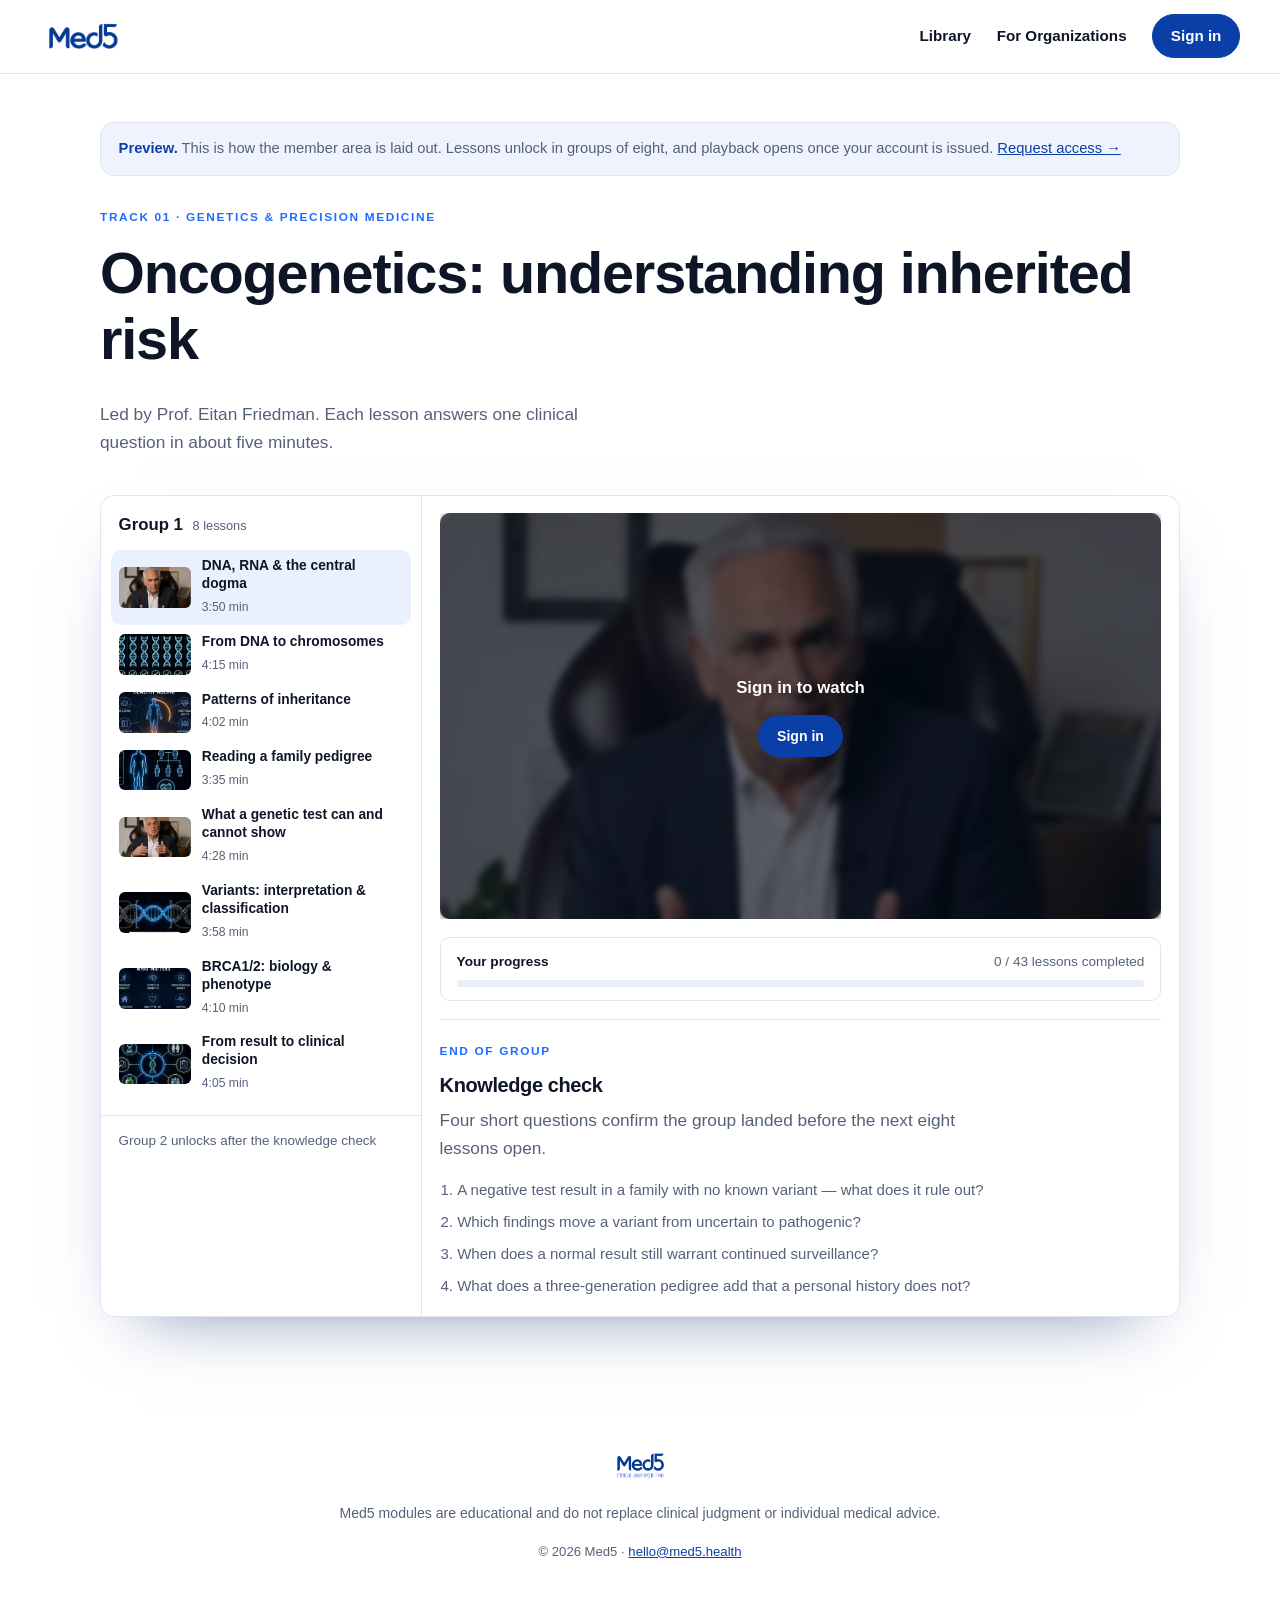
==== course/index.html @ 25193ef7 "Add sign-in and course-preview pages, move play badges off-face Adds /login/ (inactive, honest about" ====
<!DOCTYPE html>
<html lang="en">
<head>
<meta charset="utf-8">
<meta name="viewport" content="width=device-width, initial-scale=1">
<title>Oncogenetics — Med5 course</title>
<meta name="description" content="The Med5 course experience: lessons released in groups of eight, with knowledge checks.">
<meta name="robots" content="noindex">
<link rel="icon" href="/assets/logo.png">
<link rel="stylesheet" href="/styles.css?v=6">
</head>
<body>

<header class="nav">
  <a class="nav__brand" href="/"><img src="/assets/logo-mark.png" alt="Med5 — Clinical Learning in Five"></a>
  <nav class="nav__links">
    <a href="/#library">Library</a>
    <a href="/#for-organizations">For Organizations</a>
    <a href="/login/" class="btn btn--sm">Sign in</a>
  </nav>
</header>

<main class="coursepage">
  <p class="preview-note">
    <strong>Preview.</strong> This is how the member area is laid out. Lessons unlock in groups of eight,
    and playback opens once your account is issued. <a href="/#contact">Request access →</a>
  </p>

  <div class="section-head">
    <p class="eyebrow">Track 01 · Genetics &amp; precision medicine</p>
    <h1>Oncogenetics: understanding inherited risk</h1>
    <p class="lede">Led by Prof. Eitan Friedman. Each lesson answers one clinical question in about five minutes.</p>
  </div>

  <div class="app">
    <aside class="app__list">
      <header><strong>Group 1</strong><span>8 lessons</span></header>
      <ol>
        <li class="is-active"><img src="/assets/course/p1.jpg" alt=""><span><b>DNA, RNA &amp; the central dogma</b><em>3:50 min</em></span></li>
        <li><img src="/assets/course/b1.jpg" alt=""><span><b>From DNA to chromosomes</b><em>4:15 min</em></span></li>
        <li><img src="/assets/course/p2.jpg" alt=""><span><b>Patterns of inheritance</b><em>4:02 min</em></span></li>
        <li><img src="/assets/course/b2.jpg" alt=""><span><b>Reading a family pedigree</b><em>3:35 min</em></span></li>
        <li><img src="/assets/course/p3.jpg" alt=""><span><b>What a genetic test can and cannot show</b><em>4:28 min</em></span></li>
        <li><img src="/assets/course/b3.jpg" alt=""><span><b>Variants: interpretation &amp; classification</b><em>3:58 min</em></span></li>
        <li><img src="/assets/course/p4.jpg" alt=""><span><b>BRCA1/2: biology &amp; phenotype</b><em>4:10 min</em></span></li>
        <li><img src="/assets/course/b4.jpg" alt=""><span><b>From result to clinical decision</b><em>4:05 min</em></span></li>
      </ol>
      <p class="app__locked">Group 2 unlocks after the knowledge check</p>
    </aside>

    <div class="app__main">
      <figure class="player">
        <img src="/assets/course/p1.jpg" alt="Prof. Eitan Friedman presenting a lesson">
        <span class="player__gate">
          <b>Sign in to watch</b>
          <a class="btn btn--sm" href="/login/">Sign in</a>
        </span>
      </figure>

      <div class="progress">
        <p><b>Your progress</b><span>0 / 43 lessons completed</span></p>
        <div class="bar"><i style="width:0%"></i></div>
      </div>

      <section class="check">
        <p class="eyebrow">End of group</p>
        <h2>Knowledge check</h2>
        <p class="lede">Four short questions confirm the group landed before the next eight lessons open.</p>
        <ol class="check__q">
          <li>A negative test result in a family with no known variant — what does it rule out?</li>
          <li>Which findings move a variant from uncertain to pathogenic?</li>
          <li>When does a normal result still warrant continued surveillance?</li>
          <li>What does a three-generation pedigree add that a personal history does not?</li>
        </ol>
      </section>
    </div>
  </div>
</main>

<footer class="footer">
  <img src="/assets/logo.png" alt="Med5">
  <p>Med5 modules are educational and do not replace clinical judgment or individual medical advice.</p>
  <p class="footer__meta">© <span id="year"></span> Med5 · <a href="mailto:hello@med5.health">hello@med5.health</a></p>
</footer>

<script src="/main.js?v=6"></script>
</body>
</html>
---- styles.css ----
:root {
  --navy: #0b3fa8;
  --navy-deep: #072a70;
  --blue: #1f6bff;
  --ink: #0d1526;
  --muted: #55617a;
  --line: #dfe5f2;
  --bg: #ffffff;
  --bg-soft: #f4f7fd;
  --dark: #05101f;
  --radius: 14px;
  --wrap: 1160px;
  --font: "Inter", -apple-system, BlinkMacSystemFont, "Segoe UI", Helvetica, Arial, sans-serif;
}

* { box-sizing: border-box; }
html { scroll-behavior: smooth; }
body {
  margin: 0;
  font-family: var(--font);
  color: var(--ink);
  background: var(--bg);
  line-height: 1.6;
  -webkit-font-smoothing: antialiased;
}
body.is-locked { overflow: hidden; }
img, video { max-width: 100%; display: block; }
h1, h2, h3 { line-height: 1.15; letter-spacing: -0.02em; margin: 0 0 .5em; }
h1 { font-size: clamp(2.2rem, 5vw, 3.6rem); font-weight: 800; }
h2 { font-size: clamp(1.7rem, 3.4vw, 2.5rem); font-weight: 800; }
h3 { font-size: 1.08rem; font-weight: 700; }
p  { margin: 0 0 1rem; }
a  { color: var(--navy); }

.eyebrow {
  text-transform: uppercase;
  letter-spacing: .14em;
  font-size: .74rem;
  font-weight: 700;
  color: var(--blue);
  margin-bottom: .8rem;
}
.lede { color: var(--muted); font-size: 1.08rem; max-width: 56ch; }
.sr-only {
  position: absolute; width: 1px; height: 1px; overflow: hidden;
  clip: rect(0 0 0 0); white-space: nowrap;
}
.hp { position: absolute; left: -9999px; }

/* Buttons */
.btn {
  display: inline-block;
  background: var(--navy);
  color: #fff;
  border: 1px solid var(--navy);
  padding: .8rem 1.5rem;
  border-radius: 999px;
  font-weight: 650;
  font-size: .95rem;
  text-decoration: none;
  cursor: pointer;
  transition: background .18s ease, transform .18s ease;
}
.btn:hover { background: var(--navy-deep); transform: translateY(-1px); }
.btn--ghost { background: transparent; color: var(--navy); border-color: var(--line); }
.btn--ghost:hover { background: var(--bg-soft); }
.btn--sm { padding: .55rem 1.1rem; font-size: .88rem; }

/* Nav */
.nav {
  position: sticky; top: 0; z-index: 20;
  display: flex; align-items: center; justify-content: space-between;
  gap: 1rem;
  padding: .9rem clamp(1rem, 4vw, 2.5rem);
  background: rgba(255,255,255,.88);
  backdrop-filter: blur(10px);
  border-bottom: 1px solid var(--line);
}
.nav__brand img { height: 26px; width: auto; display: block; }
.nav__links { display: flex; align-items: center; gap: clamp(.8rem, 2vw, 1.8rem); }
.nav__links a { text-decoration: none; font-weight: 600; font-size: .95rem; color: var(--ink); }
.nav__links a:hover { color: var(--navy); }
.nav__links .btn { color: #fff; }

/* Hero */
.hero {
  position: relative;
  max-width: var(--wrap);
  margin: 0 auto;
  background:
    radial-gradient(70% 80% at 78% 40%, rgba(31,107,255,.10), transparent 70%),
    radial-gradient(50% 60% at 10% 10%, rgba(31,107,255,.05), transparent 70%);
  padding: clamp(3rem, 8vw, 6rem) clamp(1rem, 4vw, 2.5rem);
  display: grid;
  grid-template-columns: 1.05fr .95fr;
  gap: clamp(2rem, 5vw, 4rem);
  align-items: stretch;
}
.hero__copy { align-self: center; }
.hero h1 span { color: var(--navy); }
.hero__cta { display: flex; flex-wrap: wrap; gap: .8rem; margin: 1.8rem 0 0; }
.btn svg { width: 18px; height: 18px; vertical-align: -4px; margin-right: .55rem; fill: currentColor; }
.btn--ghost svg { fill: var(--navy); }

.hero__stats {
  grid-column: 1 / -1;
  display: flex; flex-wrap: wrap;
  list-style: none; margin: clamp(1rem, 3vw, 2rem) 0 0; padding: .9rem 1.2rem;
  background: #fff;
  border: 1px solid var(--line);
  border-radius: var(--radius);
  box-shadow: 0 18px 44px -34px rgba(7,42,112,.55);
}
.hero__stats li {
  display: flex; align-items: center; gap: .85rem;
  flex: 1 1 190px; padding: .35rem 1.2rem;
  border-left: 1px solid var(--line);
}
.hero__stats li:first-child { border-left: 0; }
.hero__stats strong { display: block; font-size: 1.1rem; font-weight: 800; color: var(--ink); letter-spacing: -.02em; line-height: 1.3; }
.hero__stats em { font-style: normal; font-size: .85rem; color: var(--muted); }
.chip {
  flex: 0 0 auto;
  width: 42px; height: 42px; border-radius: 50%;
  background: #eaf0fd;
  display: grid; place-items: center;
}
.chip svg { width: 21px; height: 21px; fill: none; stroke: var(--navy); stroke-width: 1.7; stroke-linecap: round; stroke-linejoin: round; }

/* Floating hexagon icons over the hero image */
.hexes { list-style: none; margin: 0; padding: 0; }
.hexes li {
  position: absolute;
  width: 74px; height: 82px;
  display: grid; place-items: center;
  clip-path: polygon(50% 0, 100% 25%, 100% 75%, 50% 100%, 0 75%, 0 25%);
  background: rgba(255,255,255,.62);
  box-shadow: inset 0 0 0 1px rgba(11,63,168,.18);
  backdrop-filter: blur(2px);
}
.hexes svg { width: 30px; height: 30px; fill: none; stroke: var(--navy); stroke-width: 1.4; stroke-linecap: round; stroke-linejoin: round; }
.hexes li:nth-child(1) { top: 12%; left: 26%; }
.hexes li:nth-child(2) { top: 46%; left: 8%; }
.hexes li:nth-child(3) { top: 66%; right: 12%; }
@media (max-width: 820px) { .hexes { display: none; } }
.hero__media { position: relative; }
.hero__media img {
  width: 100%;
  height: 100%;
  min-height: 440px;
  object-fit: cover;
  border-radius: var(--radius);
  -webkit-mask-image: linear-gradient(to right, transparent, #000 22%, #000 100%);
          mask-image: linear-gradient(to right, transparent, #000 22%, #000 100%);
}



/* Watch */
.watch {
  max-width: var(--wrap);
  margin: 0 auto;
  padding: clamp(2rem, 5vw, 3rem) clamp(1rem, 4vw, 2.5rem) clamp(3rem, 6vw, 4.5rem);
}
.watch__grid { display: grid; grid-template-columns: repeat(auto-fit, minmax(300px, 1fr)); gap: 1.6rem; }
.yt { margin: 0; }
.yt__btn, .yt iframe {
  display: block; width: 100%; aspect-ratio: 16 / 9;
  border: 0; padding: 0; border-radius: var(--radius);
  background: var(--dark); overflow: hidden;
}
.yt__btn { position: relative; cursor: pointer; }
.yt__btn img { width: 100%; height: 100%; object-fit: cover; }
.yt__play {
  position: absolute; inset: auto auto 14px 14px;
  width: 52px; height: 52px; border-radius: 50%;
  background: rgba(255,255,255,.94);
  display: grid; place-items: center;
  box-shadow: 0 6px 18px -6px rgba(0,0,0,.55);
  transition: transform .18s ease;
}
.yt__btn:hover .yt__play { transform: scale(1.07); }
.yt__play::after {
  content: ""; width: 0; height: 0; margin-left: 4px;
  border-left: 16px solid var(--navy);
  border-top: 10px solid transparent;
  border-bottom: 10px solid transparent;
}
.yt figcaption { padding-top: .9rem; }
.yt figcaption strong { display: block; font-size: 1.05rem; margin-top: .2rem; }

/* Shared section header */
.section-head { max-width: var(--wrap); margin: 0 auto 2.4rem; }
.card__num { display: block; font-size: .72rem; letter-spacing: .12em; text-transform: uppercase; color: var(--blue); font-weight: 700; }

/* Platform mockup */
.platform {
  background: var(--bg-soft);
  border-top: 1px solid var(--line); border-bottom: 1px solid var(--line);
  padding: clamp(3rem, 7vw, 5rem) clamp(1rem, 4vw, 2.5rem);
}
.app {
  max-width: var(--wrap); margin: 0 auto;
  display: grid; grid-template-columns: minmax(240px, 320px) 1fr;
  gap: 1px; background: var(--line);
  border: 1px solid var(--line); border-radius: var(--radius);
  overflow: hidden;
  box-shadow: 0 30px 70px -40px rgba(7,42,112,.6);
}
.app__list { background: #fff; }
.app__list header {
  display: flex; align-items: baseline; gap: .6rem;
  padding: 1rem 1.1rem .7rem;
}
.app__list header strong { font-size: 1.05rem; }
.app__list header span { font-size: .8rem; color: var(--muted); }
.app__list ol { list-style: none; margin: 0; padding: 0 .6rem .8rem; counter-reset: n; }
.app__list li {
  display: flex; align-items: center; gap: .7rem;
  padding: .45rem .5rem; border-radius: 10px;
}
.app__list li.is-active { background: #eaf0fd; }
.app__list img { width: 72px; aspect-ratio: 16/9; object-fit: cover; border-radius: 6px; background: var(--dark); }
.app__list b { display: block; font-size: .86rem; font-weight: 600; line-height: 1.3; }
.app__list em { font-style: normal; font-size: .76rem; color: var(--muted); }

.app__main { background: #fff; padding: 1.1rem; display: grid; gap: 1.1rem; align-content: start; }
.player { position: relative; margin: 0; border-radius: 10px; overflow: hidden; background: var(--dark); }
.player img { width: 100%; aspect-ratio: 16/9; object-fit: cover; }
.player__play {
  position: absolute; inset: auto auto 14px 14px;
  width: 46px; height: 46px; border-radius: 50%; background: rgba(255,255,255,.94);
  display: grid; place-items: center;
  box-shadow: 0 6px 18px -6px rgba(0,0,0,.5);
}
.player__play::after {
  content: ""; width: 0; height: 0; margin-left: 4px;
  border-left: 14px solid var(--navy);
  border-top: 9px solid transparent; border-bottom: 9px solid transparent;
}
.progress { border: 1px solid var(--line); border-radius: 10px; padding: .8rem 1rem; }
.progress p { display: flex; justify-content: space-between; gap: 1rem; margin: 0 0 .5rem; font-size: .85rem; }
.progress span { color: var(--muted); }
.bar { height: 7px; border-radius: 999px; background: #e8edf8; overflow: hidden; }
.bar i { display: block; height: 100%; background: var(--blue); }
.app__stats {
  list-style: none; margin: 0; padding: 0;
  display: grid; grid-template-columns: repeat(auto-fit, minmax(180px, 1fr)); gap: .9rem;
}
.app__stats li {
  display: flex; align-items: center; gap: .8rem;
  border: 1px solid var(--line); border-radius: 10px; padding: .8rem .9rem;
}
.app__stats em { display: block; font-style: normal; font-size: .74rem; color: var(--muted); }
.app__stats strong { display: block; font-size: 1.15rem; letter-spacing: -.02em; line-height: 1.3; }
.avatar { width: 42px; height: 42px; border-radius: 50%; object-fit: cover; flex: 0 0 auto; }
@media (max-width: 820px) { .app { grid-template-columns: 1fr; } }

/* Faculty */
.faculty {
  background: var(--bg-soft);
  border-top: 1px solid var(--line); border-bottom: 1px solid var(--line);
  padding: clamp(3rem, 7vw, 5rem) clamp(1rem, 4vw, 2.5rem);
}
.faculty__inner {
  max-width: var(--wrap); margin: 0 auto;
  display: grid; grid-template-columns: auto minmax(0, 1fr); gap: clamp(2rem, 5vw, 3.5rem);
  align-items: start;
}
.portrait { margin: 0; }
.portrait img {
  width: clamp(150px, 20vw, 230px);
  aspect-ratio: 1 / 1;
  object-fit: cover;
  border-radius: var(--radius);
  box-shadow: 0 22px 50px -30px rgba(7,42,112,.7);
}
.faculty p { color: var(--muted); }
.faculty blockquote {
  margin: 0; padding-left: 1.6rem;
  border-left: 4px solid var(--blue);
  font-size: 1.22rem; font-weight: 600; line-height: 1.45;
  letter-spacing: -.01em; color: var(--navy-deep);
}
@media (max-width: 820px) { .faculty__inner { grid-template-columns: 1fr; } }

/* How */
.how { max-width: var(--wrap); margin: 0 auto; padding: clamp(3rem, 7vw, 5rem) clamp(1rem, 4vw, 2.5rem); }
.steps {
  list-style: none; margin: 0; padding: 0;
  display: grid; grid-template-columns: repeat(auto-fit, minmax(220px, 1fr)); gap: 1.8rem;
}
.steps li { position: relative; padding-top: 2.6rem; }
.steps span {
  position: absolute; top: 0; left: 0;
  font-size: 1.1rem; font-weight: 800; color: #fff;
  background: var(--navy); width: 34px; height: 34px;
  border-radius: 50%; display: grid; place-items: center; font-size: .82rem;
}
.steps p { color: var(--muted); font-size: .93rem; margin: 0; }

/* CTA */
.cta {
  background: var(--dark);
  color: #eaf0ff;
  text-align: center;
  padding: clamp(3.5rem, 8vw, 6rem) clamp(1rem, 4vw, 2.5rem);
}
.cta h2 { color: #fff; }
.cta > p { color: #9fb0d0; max-width: 48ch; margin: 0 auto 2rem; }
.form {
  display: flex; flex-wrap: wrap; justify-content: center; gap: .7rem;
  max-width: 640px; margin: 0 auto;
}
.form input[type=email], .form select {
  flex: 1 1 210px;
  padding: .8rem 1rem;
  border-radius: 999px;
  border: 1px solid #23375c;
  background: #0c1a2e;
  color: #eaf0ff;
  font: inherit; font-size: .95rem;
}
.form input::placeholder { color: #7286a8; }
.form input:focus, .form select:focus { outline: 2px solid var(--blue); outline-offset: 1px; }
.form .btn { background: var(--blue); border-color: var(--blue); flex: 0 0 auto; }
.form .btn:hover { background: #3d81ff; }
.fineprint { color: #7286a8; font-size: .82rem; margin: 1.2rem 0 0; }

/* Footer */
.footer {
  max-width: var(--wrap); margin: 0 auto;
  padding: clamp(2.5rem, 5vw, 3.5rem) clamp(1rem, 4vw, 2.5rem);
  text-align: center; color: var(--muted); font-size: .88rem;
}
.footer img { height: 30px; width: auto; margin: 0 auto 1.2rem; }
.footer__meta { font-size: .82rem; }


@media (max-width: 820px) {
  .hero { grid-template-columns: 1fr; }
  .hero__media { order: -1; aspect-ratio: 16 / 10; }
  .nav__links a:not(.btn) { display: none; }
}

@media (prefers-reduced-motion: reduce) {
  * { animation: none !important; transition: none !important; }
  html { scroll-behavior: auto; }
}

/* Featured lesson (hero) */
.featured { margin: 0; position: relative; }
.featured__frame {
  position: relative; display: block;
  border-radius: var(--radius); overflow: hidden;
  background: var(--dark);
  box-shadow: 0 26px 60px -30px rgba(7,42,112,.6);
}
.featured__frame img { width: 100%; aspect-ratio: 16/10; object-fit: cover; }
.featured__play {
  position: absolute; inset: auto auto 14px 14px;
  width: 58px; height: 58px; border-radius: 50%; background: rgba(255,255,255,.94);
  display: grid; place-items: center;
  transition: transform .18s ease;
}
.featured__frame:hover .featured__play { transform: scale(1.06); }
.featured__play::after {
  content: ""; width: 0; height: 0; margin-left: 4px;
  border-left: 17px solid var(--navy);
  border-top: 11px solid transparent; border-bottom: 11px solid transparent;
}
.featured__tag {
  position: absolute; top: 12px; left: 12px;
  background: rgba(255,255,255,.94); color: var(--navy);
  font-size: .68rem; font-weight: 700; letter-spacing: .14em; text-transform: uppercase;
  padding: .35rem .7rem; border-radius: 999px;
}
.featured figcaption { padding-top: .9rem; }
.featured figcaption strong { display: block; font-size: 1.02rem; }
.featured figcaption span { font-size: .88rem; color: var(--navy); font-weight: 600; }

/* Why (Medicine evolves fast) */
.why {
  background: var(--bg-soft);
  border-top: 1px solid var(--line); border-bottom: 1px solid var(--line);
  padding: clamp(3rem, 7vw, 5rem) clamp(1rem, 4vw, 2.5rem);
}
.why h2 span { color: var(--navy); }
.why__grid {
  max-width: var(--wrap); margin: 0 auto;
  display: grid; grid-template-columns: repeat(auto-fit, minmax(240px, 1fr)); gap: 1.4rem;
}
.why__grid article {
  background: #fff; border: 1px solid var(--line); border-radius: var(--radius);
  padding: 1.4rem;
}
.why__grid h3 { font-size: 1.08rem; }
.why__grid p:last-child { color: var(--muted); font-size: .94rem; margin: 0; }

/* Library (tracks) */
.library {
  max-width: var(--wrap); margin: 0 auto;
  padding: clamp(3rem, 7vw, 5rem) clamp(1rem, 4vw, 2.5rem);
}
.tracks {
  display: grid; grid-template-columns: repeat(auto-fit, minmax(300px, 1fr)); gap: 1.6rem;
}
.track {
  border: 1px solid var(--line); border-radius: var(--radius);
  padding: 1.5rem; background: #fff;
  display: flex; flex-direction: column;
}
.track header h3 { font-size: 1.25rem; color: var(--navy); margin-bottom: .3rem; }
.track header p { color: var(--muted); font-size: .93rem; }
.lessons { list-style: none; margin: .6rem 0 1.2rem; padding: 0; flex: 1; }
.lessons li {
  display: flex; justify-content: space-between; align-items: baseline; gap: 1rem;
  padding: .7rem 0; border-top: 1px solid var(--line);
  font-size: .95rem;
}
.lessons em {
  font-style: normal; font-size: .74rem; letter-spacing: .1em; text-transform: uppercase;
  color: var(--muted); white-space: nowrap;
}
.track__cta, .library__all a {
  display: inline-block; font-weight: 650; font-size: .95rem;
  color: var(--navy); text-decoration: none;
}
.track__cta:hover, .library__all a:hover { text-decoration: underline; }
.library__all { margin: 1.8rem 0 0; }

/* Flow (One concept. Five minutes.) */
.flow {
  max-width: var(--wrap); margin: 0 auto; padding: 0; list-style: none;
  display: grid; grid-template-columns: repeat(auto-fit, minmax(180px, 1fr)); gap: 1.6rem;
  counter-reset: step;
}
.flow li { position: relative; padding-top: .4rem; }
.flow li::after {
  content: ""; position: absolute; top: 26px; right: -.9rem;
  width: .8rem; height: 1px; background: var(--line);
}
.flow li:last-child::after { display: none; }
.flow__icon {
  display: grid; place-items: center;
  width: 52px; height: 52px; border-radius: 14px;
  background: #eaf0fd; margin-bottom: .8rem;
}
.flow__icon svg { width: 26px; height: 26px; fill: none; stroke: var(--navy); stroke-width: 1.6; stroke-linecap: round; stroke-linejoin: round; }
.flow__n {
  display: block; font-size: .72rem; font-weight: 700; letter-spacing: .14em;
  color: var(--blue); margin-bottom: .25rem;
}
.flow h3 { font-size: 1rem; margin-bottom: .3rem; }
.flow p { color: var(--muted); font-size: .9rem; margin: 0; }

/* Use case (Learn it today) */
.usecase {
  max-width: var(--wrap); margin: 0 auto;
  padding: clamp(2.5rem, 6vw, 4rem) clamp(1rem, 4vw, 2.5rem);
}
.usecase h2 span { color: var(--navy); }
.usecase__grid {
  display: grid; grid-template-columns: repeat(auto-fit, minmax(240px, 1fr)); gap: 1.4rem;
}
.usecase__grid article { padding-top: 1rem; border-top: 3px solid var(--blue); }
.usecase__grid h3 { font-size: 1.15rem; }
.usecase__grid p:last-child { color: var(--muted); font-size: .94rem; margin: 0; }

/* Not another lecture */
.not {
  max-width: var(--wrap); margin: 0 auto;
  padding: clamp(3.5rem, 9vw, 6rem) clamp(1rem, 4vw, 2.5rem);
  text-align: center;
}
.not h2 { font-size: clamp(1.9rem, 4.4vw, 3rem); margin-bottom: 2rem; }
.not ul { list-style: none; margin: 0 0 2rem; padding: 0; display: grid; gap: .7rem; }
.not li {
  font-size: clamp(1.2rem, 2.6vw, 1.7rem); font-weight: 700;
  letter-spacing: -.02em; color: var(--muted);
}
.not p { font-size: 1.05rem; color: var(--navy); font-weight: 600; margin: 0; }

/* Organizations */
.orgs {
  background: #eef3fd;
  border-top: 1px solid var(--line); border-bottom: 1px solid var(--line);
  padding: clamp(3rem, 7vw, 5rem) clamp(1rem, 4vw, 2.5rem);
}
.orgs__grid {
  max-width: var(--wrap); margin: 0 auto;
  display: grid; grid-template-columns: repeat(auto-fit, minmax(240px, 1fr)); gap: 1.4rem;
}
.orgs__grid article {
  background: #fff; border: 1px solid var(--line); border-radius: var(--radius); padding: 1.4rem;
}
.orgs__grid h3 { font-size: 1.05rem; color: var(--navy); }
.orgs__grid p { color: var(--muted); font-size: .94rem; margin: 0; }
.orgs .library__all { max-width: var(--wrap); margin: 1.8rem auto 0; }

/* Faculty */
.faculty__role { font-size: .9rem; color: var(--blue); font-weight: 600; }

/* Four-up video grid keeps two per row on desktop */
@media (min-width: 821px) {
  .watch__grid--four { grid-template-columns: repeat(2, 1fr); }
}

/* Hero audience switch */
.switch {
  display: inline-flex; gap: .25rem; margin-bottom: 1.6rem;
  padding: .25rem; border-radius: 999px;
  background: #eaf0fd; border: 1px solid var(--line);
}
.switch button {
  font: inherit; font-size: .88rem; font-weight: 650;
  color: var(--muted); background: transparent; border: 0;
  padding: .5rem 1.1rem; border-radius: 999px; cursor: pointer;
  transition: background .18s ease, color .18s ease;
}
.switch button:hover { color: var(--navy); }
.switch button[aria-selected="true"] {
  background: #fff; color: var(--navy);
  box-shadow: 0 2px 8px -4px rgba(7,42,112,.5);
}
.switch button:focus-visible { outline: 2px solid var(--blue); outline-offset: 2px; }
.view[hidden] { display: none; }

/* Localization */
.lang {
  max-width: var(--wrap); margin: 0 auto;
  padding: clamp(3rem, 7vw, 5rem) clamp(1rem, 4vw, 2.5rem);
}
.lang h2 span { color: var(--navy); }
.lang__grid {
  display: grid; grid-template-columns: repeat(auto-fit, minmax(260px, 1fr)); gap: 1.4rem;
}
.lang__grid article {
  border: 1px solid var(--line); border-radius: var(--radius);
  padding: 1.5rem; background: #fff;
}
.lang__grid h3 { font-size: 1.08rem; margin-bottom: .4rem; }
.lang__grid p:last-child { color: var(--muted); font-size: .94rem; margin: 0; }
.lang__note {
  margin: 1.6rem 0 0; padding-left: 1.1rem;
  border-left: 3px solid var(--blue);
  color: var(--muted); font-size: .94rem; max-width: 68ch;
}

/* Faculty bio */
.faculty__quote {
  margin: 1.2rem 0; padding-left: 1.2rem;
  border-left: 3px solid var(--blue);
  font-size: 1.05rem; font-weight: 600; line-height: 1.5;
  color: var(--navy-deep); letter-spacing: -.01em;
}
.creds {
  list-style: none; margin: 1.4rem 0 0; padding: 0;
  display: grid; grid-template-columns: repeat(auto-fit, minmax(190px, 1fr)); gap: 1rem;
}
.creds li { border-top: 2px solid var(--line); padding-top: .6rem; }
.creds strong { display: block; font-size: 1.02rem; color: var(--navy); letter-spacing: -.02em; }
.creds span { font-size: .84rem; color: var(--muted); line-height: 1.4; }

/* Sign-in page */
.auth {
  max-width: var(--wrap); margin: 0 auto;
  padding: clamp(3rem, 8vw, 5rem) clamp(1rem, 4vw, 2.5rem);
  display: grid; grid-template-columns: minmax(0, 1.1fr) minmax(0, .9fr);
  gap: clamp(2rem, 5vw, 4rem); align-items: start;
}
.auth__card {
  background: #fff; border: 1px solid var(--line); border-radius: var(--radius);
  padding: clamp(1.6rem, 4vw, 2.4rem);
  box-shadow: 0 24px 60px -40px rgba(7,42,112,.6);
}
.auth__card h1 { font-size: clamp(1.6rem, 3vw, 2.1rem); }
.auth__form { display: grid; gap: .7rem; margin: 1.6rem 0 1rem; }
.auth__form input {
  font: inherit; font-size: .95rem;
  padding: .8rem 1rem; border-radius: 999px;
  border: 1px solid var(--line); background: var(--bg-soft); color: var(--ink);
}
.auth__form input:disabled { cursor: not-allowed; }
.auth__form .btn:disabled { opacity: .55; cursor: not-allowed; }
.auth__aside h2 { font-size: 1.15rem; }
.ticks { list-style: none; margin: 0 0 1.2rem; padding: 0; display: grid; gap: .7rem; }
.ticks li { position: relative; padding-left: 1.7rem; color: var(--muted); font-size: .95rem; }
.ticks li::before {
  content: ""; position: absolute; left: 0; top: .45em;
  width: 8px; height: 8px; border-radius: 50%; background: var(--blue);
}
@media (max-width: 820px) { .auth { grid-template-columns: 1fr; } }

/* Course page */
.coursepage {
  max-width: var(--wrap); margin: 0 auto;
  padding: clamp(2rem, 5vw, 3rem) clamp(1rem, 4vw, 2.5rem) clamp(3rem, 7vw, 5rem);
}
.preview-note {
  background: #eef3fd; border: 1px solid var(--line); border-radius: var(--radius);
  padding: .9rem 1.1rem; font-size: .92rem; color: var(--muted); margin-bottom: 2rem;
}
.preview-note strong { color: var(--navy); }
.app__locked {
  margin: 0; padding: .9rem 1.1rem 1.2rem;
  font-size: .84rem; color: var(--muted);
  border-top: 1px solid var(--line);
}
.player__gate {
  position: absolute; inset: 0;
  display: grid; place-content: center; gap: .8rem; justify-items: center;
  background: rgba(5,16,31,.62); backdrop-filter: blur(3px);
}
.player__gate b { color: #fff; font-size: 1.05rem; }
.check { border-top: 1px solid var(--line); padding-top: 1.4rem; }
.check h2 { font-size: 1.25rem; }
.check__q { margin: 0; padding-left: 1.1rem; color: var(--muted); font-size: .94rem; display: grid; gap: .5rem; }
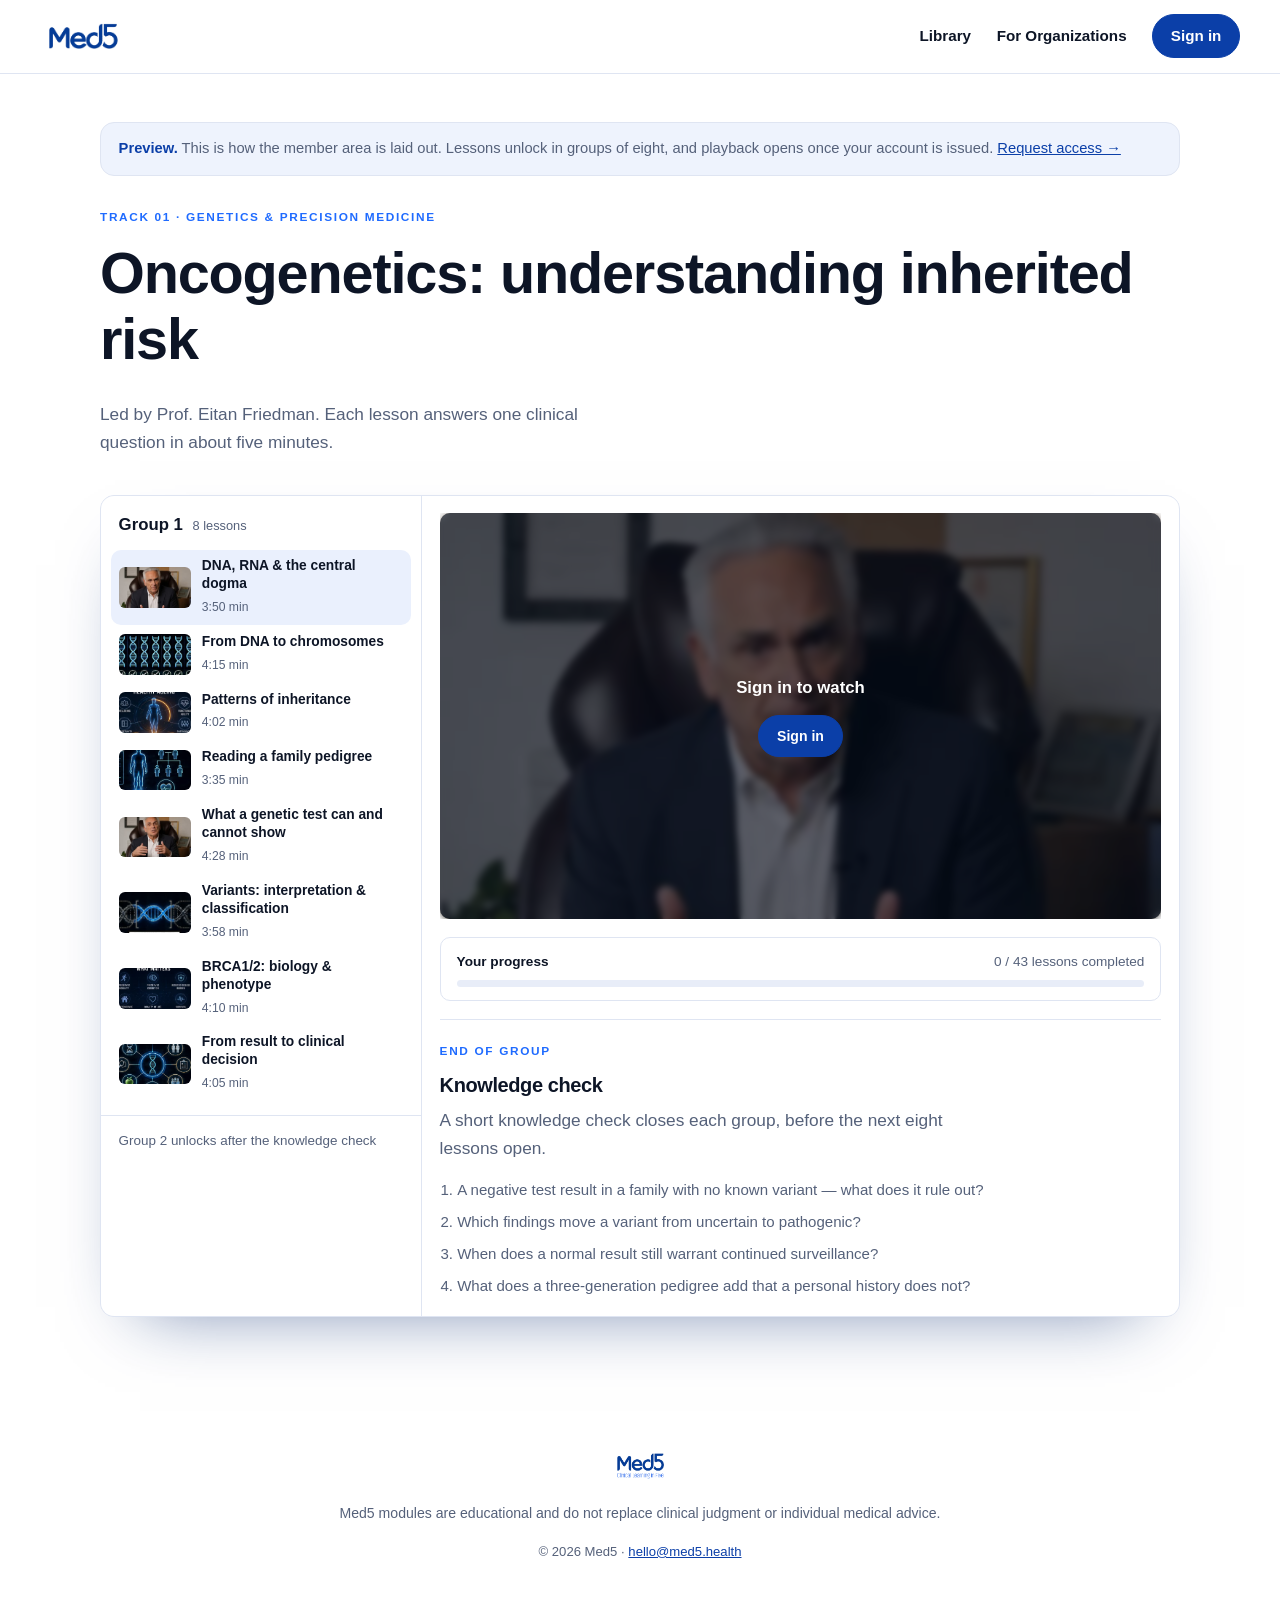
==== commit 1e32a8b2: "Surface the clinical depth of the curriculum The lessons cite current guidance and go as deep as PAR" ====
--- a/course/index.html
+++ b/course/index.html
@@ -7,7 +7,7 @@
 <meta name="description" content="The Med5 course experience: lessons released in groups of eight, with knowledge checks.">
 <meta name="robots" content="noindex">
 <link rel="icon" href="/assets/logo.png">
-<link rel="stylesheet" href="/styles.css?v=6">
+<link rel="stylesheet" href="/styles.css?v=7">
 </head>
 <body>
 
@@ -65,7 +65,7 @@
       <section class="check">
         <p class="eyebrow">End of group</p>
         <h2>Knowledge check</h2>
-        <p class="lede">Four short questions confirm the group landed before the next eight lessons open.</p>
+        <p class="lede">A short knowledge check closes each group, before the next eight lessons open.</p>
         <ol class="check__q">
           <li>A negative test result in a family with no known variant — what does it rule out?</li>
           <li>Which findings move a variant from uncertain to pathogenic?</li>
@@ -83,6 +83,6 @@
   <p class="footer__meta">© <span id="year"></span> Med5 · <a href="mailto:hello@med5.health">hello@med5.health</a></p>
 </footer>
 
-<script src="/main.js?v=6"></script>
+<script src="/main.js?v=7"></script>
 </body>
 </html>
--- a/styles.css
+++ b/styles.css
@@ -616,3 +616,16 @@
 .check { border-top: 1px solid var(--line); padding-top: 1.4rem; }
 .check h2 { font-size: 1.25rem; }
 .check__q { margin: 0; padding-left: 1.1rem; color: var(--muted); font-size: .94rem; display: grid; gap: .5rem; }
+
+/* Form status */
+.form__status {
+  flex-basis: 100%; margin: 1rem 0 0;
+  font-size: .92rem; color: #cfe0ff;
+}
+
+/* Credibility line */
+.proof {
+  max-width: 68ch; margin: .9rem 0 0;
+  padding-left: 1rem; border-left: 3px solid var(--blue);
+  font-size: .94rem; color: var(--muted);
+}
